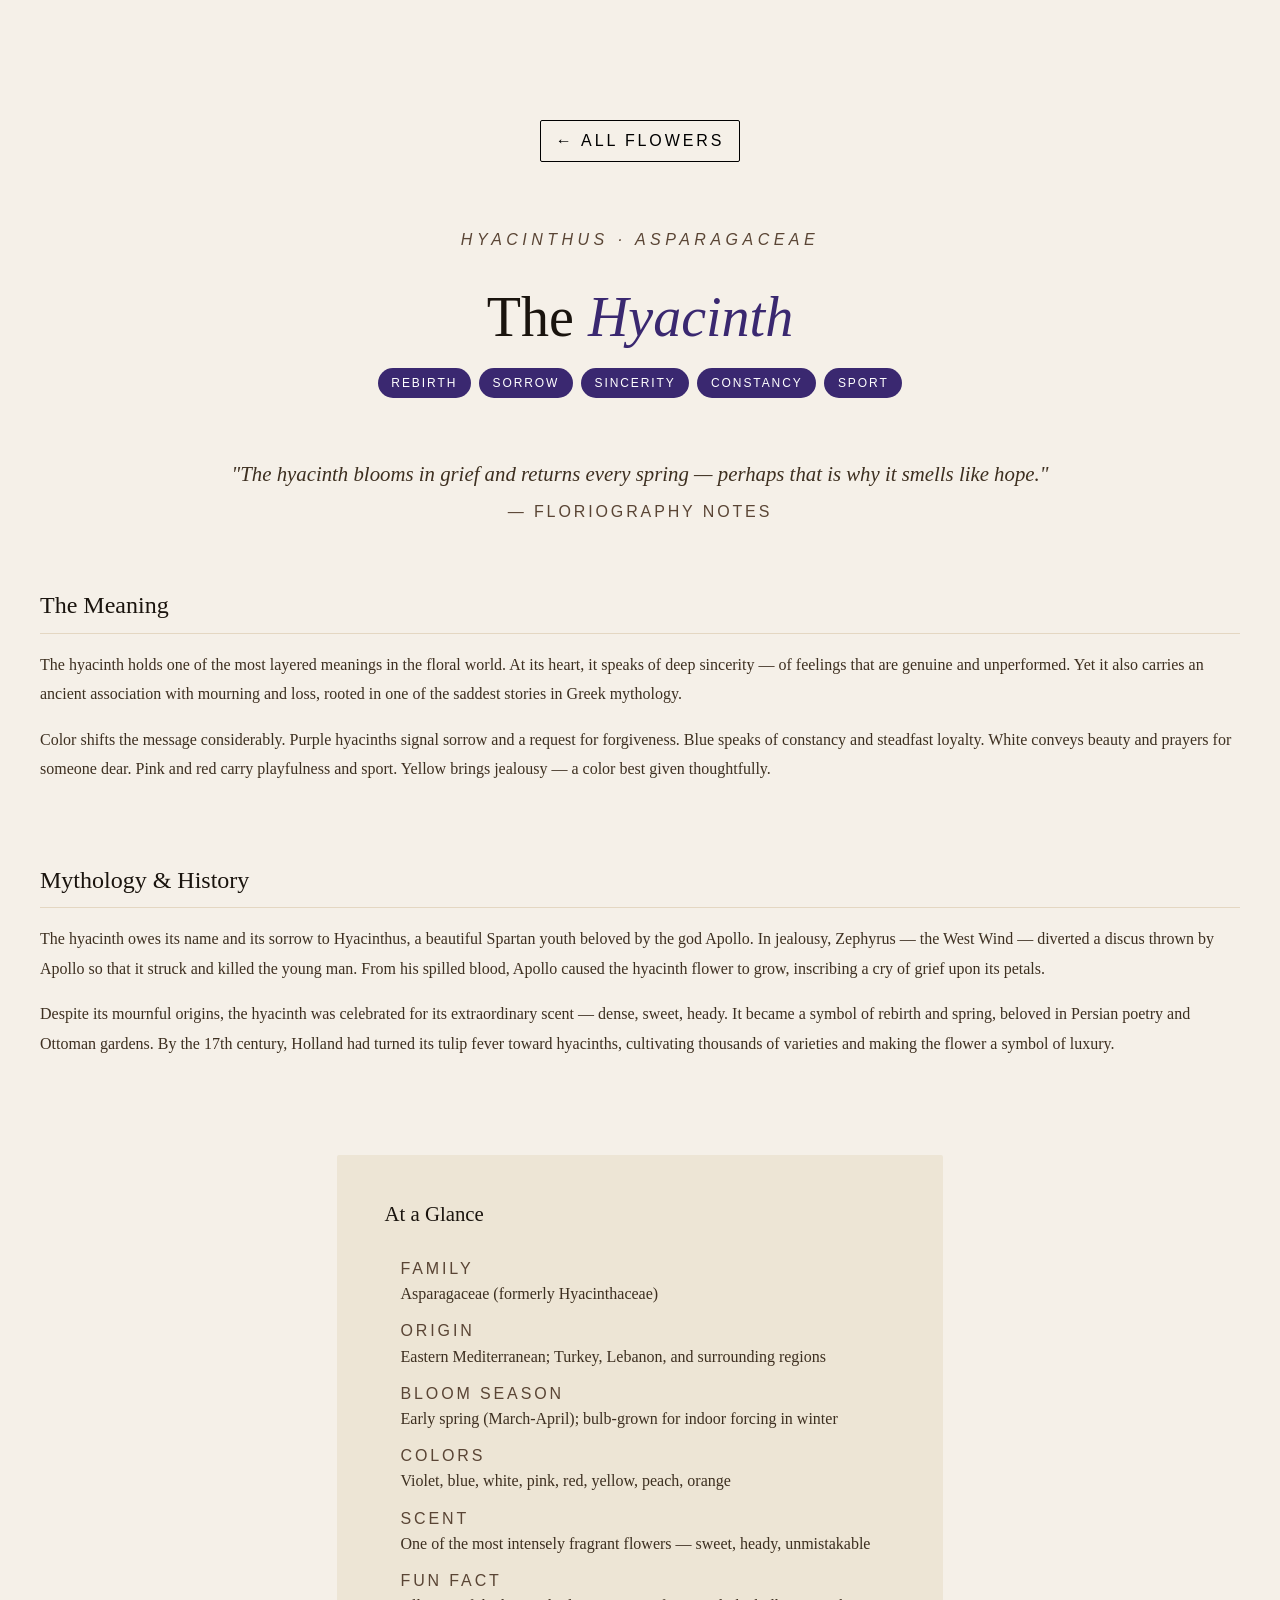
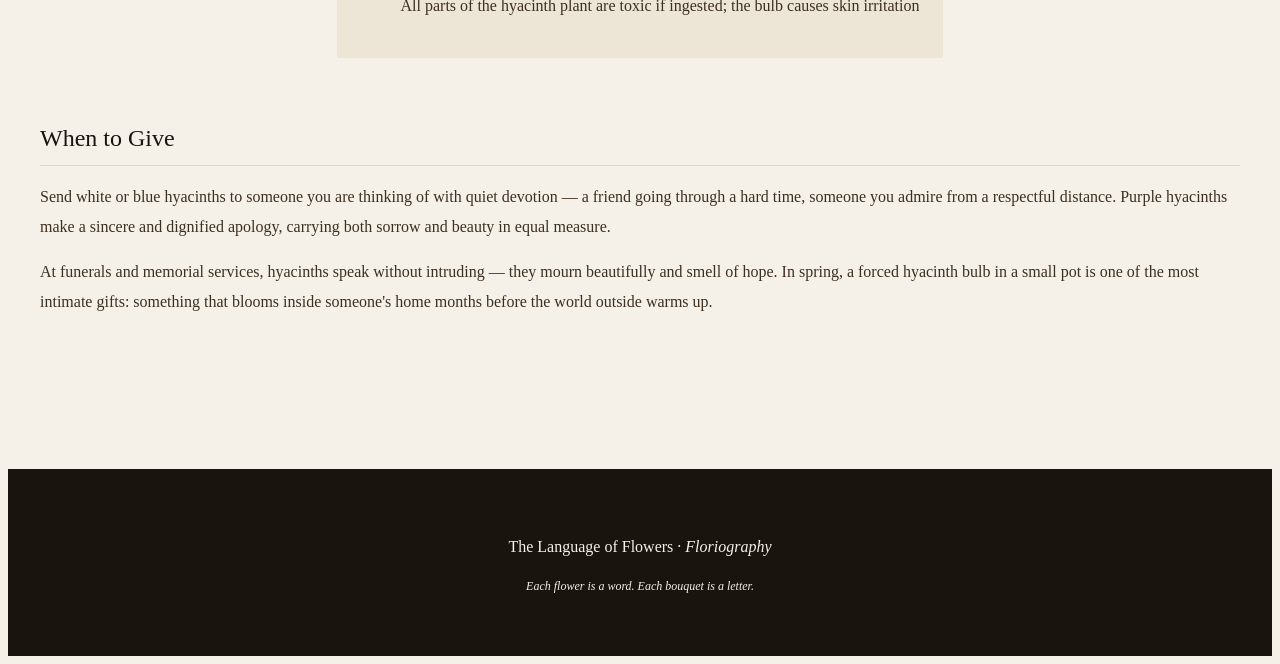
==== flowers/hyacinth.html @ 2516df18 "Add files via upload" ====
<!DOCTYPE html>
<html lang="en">
<head>
  <meta charset="UTF-8" />
  <meta name="viewport" content="width=device-width, initial-scale=1.0" />
  <title>Hyacinth — The Language of Flowers</title>
  <link rel="stylesheet" href="../css/style.css" />
</head>
<body class="detail-page hyacinth-page">
  <main id="main-content">

    <div class="detail-hero">
      <a href="../index.html" class="back-link">← All Flowers</a>
      <div class="detail-hero-inner">
        <p class="detail-genus">Hyacinthus · Asparagaceae</p>
        <h1 class="detail-title">The <em>Hyacinth</em></h1>
        <div class="detail-meanings">
          <span class="meaning-pill">Rebirth</span>
          <span class="meaning-pill">Sorrow</span>
          <span class="meaning-pill">Sincerity</span>
          <span class="meaning-pill">Constancy</span>
          <span class="meaning-pill">Sport</span>
        </div>
      </div>
    </div>

    <div class="detail-content">

      <div class="detail-quote">
        <blockquote>"The hyacinth blooms in grief and returns every spring — perhaps that is why it smells like hope."</blockquote>
        <cite>— Floriography notes</cite>
      </div>

      <section class="detail-section">
        <h2 id="meaning-heading">The Meaning</h2>
        <p>The hyacinth holds one of the most layered meanings in the floral world. At its heart, it speaks of deep sincerity — of feelings that are genuine and unperformed. Yet it also carries an ancient association with mourning and loss, rooted in one of the saddest stories in Greek mythology.</p>
        <p>Color shifts the message considerably. Purple hyacinths signal sorrow and a request for forgiveness. Blue speaks of constancy and steadfast loyalty. White conveys beauty and prayers for someone dear. Pink and red carry playfulness and sport. Yellow brings jealousy — a color best given thoughtfully.</p>
      </section>

      <section class="detail-section">
        <h2 id="mythology-heading">Mythology &amp; History</h2>
        <p>The hyacinth owes its name and its sorrow to Hyacinthus, a beautiful Spartan youth beloved by the god Apollo. In jealousy, Zephyrus — the West Wind — diverted a discus thrown by Apollo so that it struck and killed the young man. From his spilled blood, Apollo caused the hyacinth flower to grow, inscribing a cry of grief upon its petals.</p>
        <p>Despite its mournful origins, the hyacinth was celebrated for its extraordinary scent — dense, sweet, heady. It became a symbol of rebirth and spring, beloved in Persian poetry and Ottoman gardens. By the 17th century, Holland had turned its tulip fever toward hyacinths, cultivating thousands of varieties and making the flower a symbol of luxury.</p>
      </section>

      <div class="detail-facts">
        <h2>At a Glance</h2>
        <ul class="facts-list">
          <li><span class="fact-label">Family</span><span class="fact-value">Asparagaceae (formerly Hyacinthaceae)</span></li>
          <li><span class="fact-label">Origin</span><span class="fact-value">Eastern Mediterranean; Turkey, Lebanon, and surrounding regions</span></li>
          <li><span class="fact-label">Bloom Season</span><span class="fact-value">Early spring (March-April); bulb-grown for indoor forcing in winter</span></li>
          <li><span class="fact-label">Colors</span><span class="fact-value">Violet, blue, white, pink, red, yellow, peach, orange</span></li>
          <li><span class="fact-label">Scent</span><span class="fact-value">One of the most intensely fragrant flowers — sweet, heady, unmistakable</span></li>
          <li><span class="fact-label">Fun Fact</span><span class="fact-value">All parts of the hyacinth plant are toxic if ingested; the bulb causes skin irritation</span></li>
        </ul>
      </div>

      <section class="detail-section">
        <h2 id="gift-heading">When to Give</h2>
        <p>Send white or blue hyacinths to someone you are thinking of with quiet devotion — a friend going through a hard time, someone you admire from a respectful distance. Purple hyacinths make a sincere and dignified apology, carrying both sorrow and beauty in equal measure.</p>
        <p>At funerals and memorial services, hyacinths speak without intruding — they mourn beautifully and smell of hope. In spring, a forced hyacinth bulb in a small pot is one of the most intimate gifts: something that blooms inside someone's home months before the world outside warms up.</p>
      </section>

    </div>
  </main>

   <footer class="site-footer">
    <div class="footer-inner">
      <p class="footer-title">The Language of Flowers · <em>Floriography</em></p>
      <p class="footer-sub">Each flower is a word. Each bouquet is a letter.</p>
    </div>
  </footer>

  <script src="../js/main.js"></script>
</body>
</html>
---- css/style.css ----
.skip-link{
     /* needs to be positioned first */
     position: absolute; 
     top: -100px;
     /* height of 25 */
     height: 25px;
     z-index: 1000;   
}

.skip-link:focus {
  top: 0;  
}

html {
  font-size: 16px;
}

body {
  background-color: #f5f0e8;
  color: #1a140e;
  font-family: 'Cormorant Garamond', Georgia, serif;
  line-height: 1.7;
  min-height: 100vh;
}

/* keyboard focus ring */
:focus-visible {
  outline: 3px solid #2e5339;
  outline-offset: 3px;
  border-radius: 2px;
}


/* HEADER */
.site-header {
  text-align: center;
  padding: 4rem 2rem 2rem;
}

.header-inner {
  margin: 0 auto;
}

.header-ornament {
  display: block;
  color: #8a5e1a;
  margin-bottom: 1rem;
  letter-spacing: 0.4em;
  font-size: 0.9rem;
}

.header-top {
  font-family: 'Jost', sans-serif;
  font-weight: 300;
  font-size: 1rem;
  letter-spacing: 0.3em;
  text-transform: uppercase;
  color: #5a4535;
  margin-bottom: 0.4rem;
}

.header-title {
  font-family: 'Cormorant Garamond', Georgia, serif;
  font-size: 5.5rem;
  font-weight: 300;
  line-height: 1.15;
  margin-bottom: 1rem;
}

.header-title em {
  font-style: italic;
  color: #2e5339;
}

.header-desc {
  font-size: 1.5rem;
  color: #5a4535;
  font-style: italic;
}

.header-rule {
  display: flex;
  align-items: center;
  justify-content: center;
  gap: 1rem;
  margin-top: 2.5rem;
}

.header-rule span {
  display: block;
  width: 100px;
  height: 1px;
  background: linear-gradient(to right, transparent, #c49a3c, transparent);
}

.rule-sym {
  color: #8a5e1a;
  font-size: 1.2rem;
  width: auto;
  height: auto;
  background: none;
}


/* MAIN */
#main-content {
  max-width: 1200px;
  margin: 0 auto;
  padding: 4rem 2rem 6rem;
}


/* FLOWER GRID */
.flower-grid {
  list-style: none;
  display: grid;
  grid-template-columns: 1fr 1fr 1fr;
  gap: 2rem;
}


/* FLOWER CARD */
.card-link {
  display: block;
  text-decoration: none;
  color: #1a140e;
  background: #ffffff;
  border: 1px solid rgba(160, 114, 42, 0.15);
  border-radius: 2px;
  overflow: hidden;
  box-shadow: 0 4px 24px rgba(26, 20, 14, 0.10);
  transition: transform 0.35s ease, box-shadow 0.35s ease;
}

.card-link:hover,
.card-link:focus-visible {
  transform: translateY(-6px);
  box-shadow: 0 12px 40px rgba(26, 20, 14, 0.18);
}

/* image area */
.card-image {
  position: relative;
  height: 260px;
  overflow: hidden;
}

/* the actual flower image*/
.card-image img {
  width: 100%;
  height: 100%;
  object-fit: cover;
  display: block;
}

/* quote that appears on hover */
.card-overlay {
  position: absolute;
  inset: 0;
  display: flex;
  align-items: flex-end;
  padding: 1.25rem;
  background: linear-gradient(to top, rgba(26, 20, 14, 0.7) 0%, transparent 70%);
  opacity: 0;
  transition: opacity 0.35s ease;
}

.card-link:hover .card-overlay,
.card-link:focus-visible .card-overlay {
  opacity: 100;
}

.card-quote {
  font-family: 'Cormorant Garamond', Georgia, serif;
  font-style: italic;
  font-size: 1rem;
  color: #ffffff;
  line-height: 1.4;
}

/* card text area */
.card-body {
  padding: 1.25rem 1.5rem 1.5rem;
  border-top: 1px solid rgba(160, 114, 42, 0.12);
}

.card-name {
  font-family: 'Cormorant Garamond', Georgia, serif;
  font-size: 2rem;
  font-weight: 400;
  line-height: 1.1;
  margin-bottom: 0.1rem;
}

.card-genus {
  font-family: 'Jost', sans-serif;
  font-size: 1rem;
  font-weight: 300;
  letter-spacing: 0.15em;
  text-transform: uppercase;
  font-style: italic;
  color: #5a4535;
  margin-bottom: 0.5rem;
}

.card-meaning {
  font-family: 'Jost', sans-serif;
  font-size: 1rem;
  color: #2e5339;
  letter-spacing: 0.04em;
  margin-bottom: 0.9rem;
}

.card-cta {
  display: inline-flex;
  align-items: center;
  gap: 0.4rem;
  font-family: 'Jost', sans-serif;
  font-size: 0.7rem;
  font-weight: 500;
  letter-spacing: 0.18em;
  text-transform: uppercase;
  color: #000000;
  transition: color 0.35s ease, gap 0.35s ease;
}

/* FOOTER */
.site-footer {
  background: #1a140e;
  color: #f5f0e8;
  padding: 3rem 2rem;
  text-align: center;
}

.footer-title {
  font-family: 'Cormorant Garamond', Georgia, serif;
  font-size: 1rem;
}

.footer-sub {
  font-style: italic;
  font-size: 0.75rem;
}


/* INDIVIDUAL FLOWER PAGESSS */
.detail-page {
  min-height: 100vh;
}

.detail-hero {
  padding: 3rem 2rem 0;
  text-align: center;
}

.back-link {
  display: inline-flex;
  align-items: center;
  gap: 0.4rem;
  font-family: 'Jost', sans-serif;
  font-size: 1rem;
  font-weight: 500;
  letter-spacing: 0.18em;
  text-transform: uppercase;
  color: #000000;
  text-decoration: none;
  padding: 0.4rem 0.9rem;
  border: 1px solid black;
  border-radius: 2px;
  margin-bottom: 3rem;
}

.back-link:hover {
  color: #2e5339;
  border-color: #2e5339;
}

.detail-hero-inner {
  max-width: 700px;
  margin: 0 auto;
}

.detail-genus {
  font-family: 'Jost', sans-serif;
  font-size: 1rem;
  letter-spacing: 0.28em;
  text-transform: uppercase;
  color: #5a4535;
  font-style: italic;
  margin-bottom: 0.5rem;
}

.detail-title {
  font-family: 'Cormorant Garamond', Georgia, serif;
  font-size: 3.5rem;
  font-weight: 300;
  line-height: 0.95;
  margin-bottom: 1.5rem;
}

.detail-title em {
  font-style: italic;
}

/* different color for each flower <3 */
.rose-page      .detail-title em { color: #8b1a1a; }
.hyacinth-page  .detail-title em { color: #3a2870; }
.sunflower-page .detail-title em { color: #8a6000; }
.tulip-page     .detail-title em { color: #7a1050; }
.peony-page     .detail-title em { color: #6a1035; }

/* trying a flex display */
.detail-meanings {
  display: flex;
  justify-content: center;
  flex-wrap: wrap;
  gap: 0.5rem;
  margin-bottom: 2.5rem;
}

.meaning-pill {
  font-family: 'Jost', sans-serif;
  font-size: 0.75rem;
  font-weight: 400;
  letter-spacing: 0.16em;
  text-transform: uppercase;
  color: #ffffff;
  padding: 0.3rem 0.85rem;
  border-radius: 100px;
  background: #2e5339;
}

/* same matching matching to the title colors */
.rose-page      .meaning-pill { background: #8b1a1a; }
.hyacinth-page  .meaning-pill { background: #3a2870; }
.sunflower-page .meaning-pill { background: #8a6000; }
.tulip-page     .meaning-pill { background: #7a1050; }
.peony-page     .meaning-pill { background: #6a1035; }

.detail-flower {
  font-size: 7rem;
  line-height: 1;
  display: block;
  margin: 0 auto;
}

.detail-content {
  display: grid;
  grid-template-columns: 1fr;
  justify-items: center;
  padding: auto;
}

.detail-quote {
  text-align: center;
  margin-bottom: 2.5rem;
}

.detail-quote blockquote {
  font-family: 'Cormorant Garamond', Georgia, serif;
  font-style: italic;
  font-size: 1.3rem;
  font-weight: 300;
  color: #3d2f20;
  line-height: 1.45;
  margin-bottom: 0.6rem;
}

.detail-quote cite {
  font-family: 'Jost', sans-serif;
  font-size: 1rem;
  letter-spacing: 0.18em;
  text-transform: uppercase;
  color: #5a4535;
  font-style: normal;
}

.detail-section {
  margin-bottom: 2.5rem;
}

.detail-section h2 {
  font-family: 'Cormorant Garamond', Georgia, serif;
  font-size: 1.5rem;
  font-weight: 400;
  margin-bottom: 0.6rem;
  padding-bottom: 0.4rem;
  border-bottom: 1px solid rgba(160, 114, 42, 0.2);
}

.detail-section p {
  font-family: 'Cormorant Garamond', Georgia, serif;
  font-size: 1rem;
  color: #3d2f20;
  line-height: 1.85;
}

.detail-section p + p {
  margin-top: 0.9rem;
}

.detail-facts {
  background: #ede5d5;
  border-radius: 2px;
  padding: 1.5rem;
  margin: 2.5rem 0;
}

.detail-facts h2 {
  font-family: 'Cormorant Garamond', Georgia, serif;
  font-style: bold;
  text-align: left;
  padding-left: 1.5rem;
  font-size: 1.3rem;
  font-weight: 400;
  margin-bottom: 1rem;
  padding-bottom: 0.4rem;
}

.facts-list {
  display: grid;
  gap: 0.6rem;
}

.facts-list li {
  display: grid;
  font-size: 1rem;
}

.fact-label {
  font-family: 'Jost', sans-serif;
  font-size: 1rem;
  font-weight: 500;
  letter-spacing: 0.18em;
  text-transform: uppercase;
  color: #5a4535;
  min-width: 90px;
  padding-top: 0.1em;
}

.fact-value {
  font-family: 'Cormorant Garamond', Georgia, serif;
  color: #3d2f20;
  line-height: 1.5;
}


/* RESPONSIVE & MOTION */
@media (max-width: 640px) {
  #main-content { padding: 2.5rem 1.25rem 4rem; }
  .flower-grid { grid-template-columns: 1fr; }
  .card-image { height: 220px; }
  .site-header { padding: 2.5rem 1.5rem 1.5rem; }
  .detail-content { padding: 2.5rem 1.25rem 4rem; }
  .detail-hero { padding: 2rem 1.25rem 0; }
}

@media (min-width: 900px) {
  .flower-grid { grid-template-columns: repeat(3, 1fr); }
}

@media (prefers-reduced-motion: reduce) {
  *, *::before, *::after {
    animation-duration: 0.01ms !important;
    transition-duration: 0.01ms !important;
  }
}
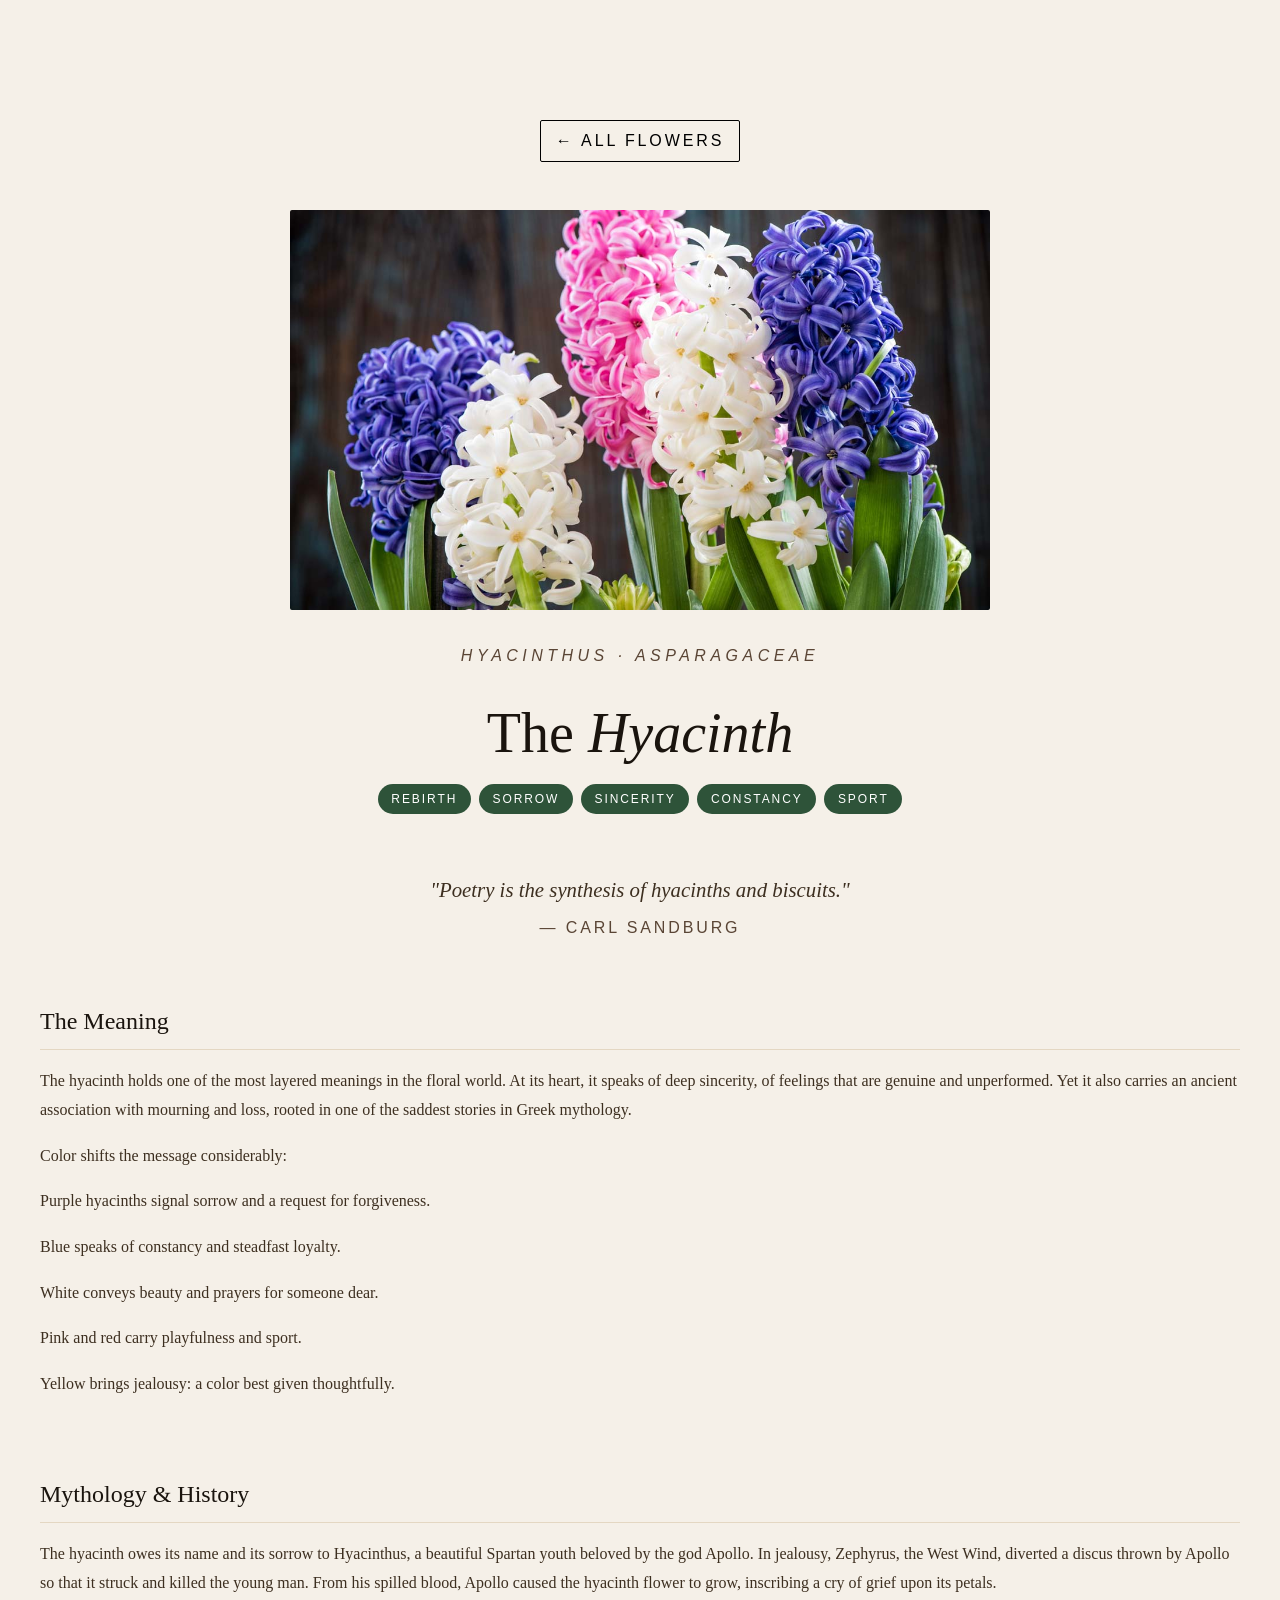
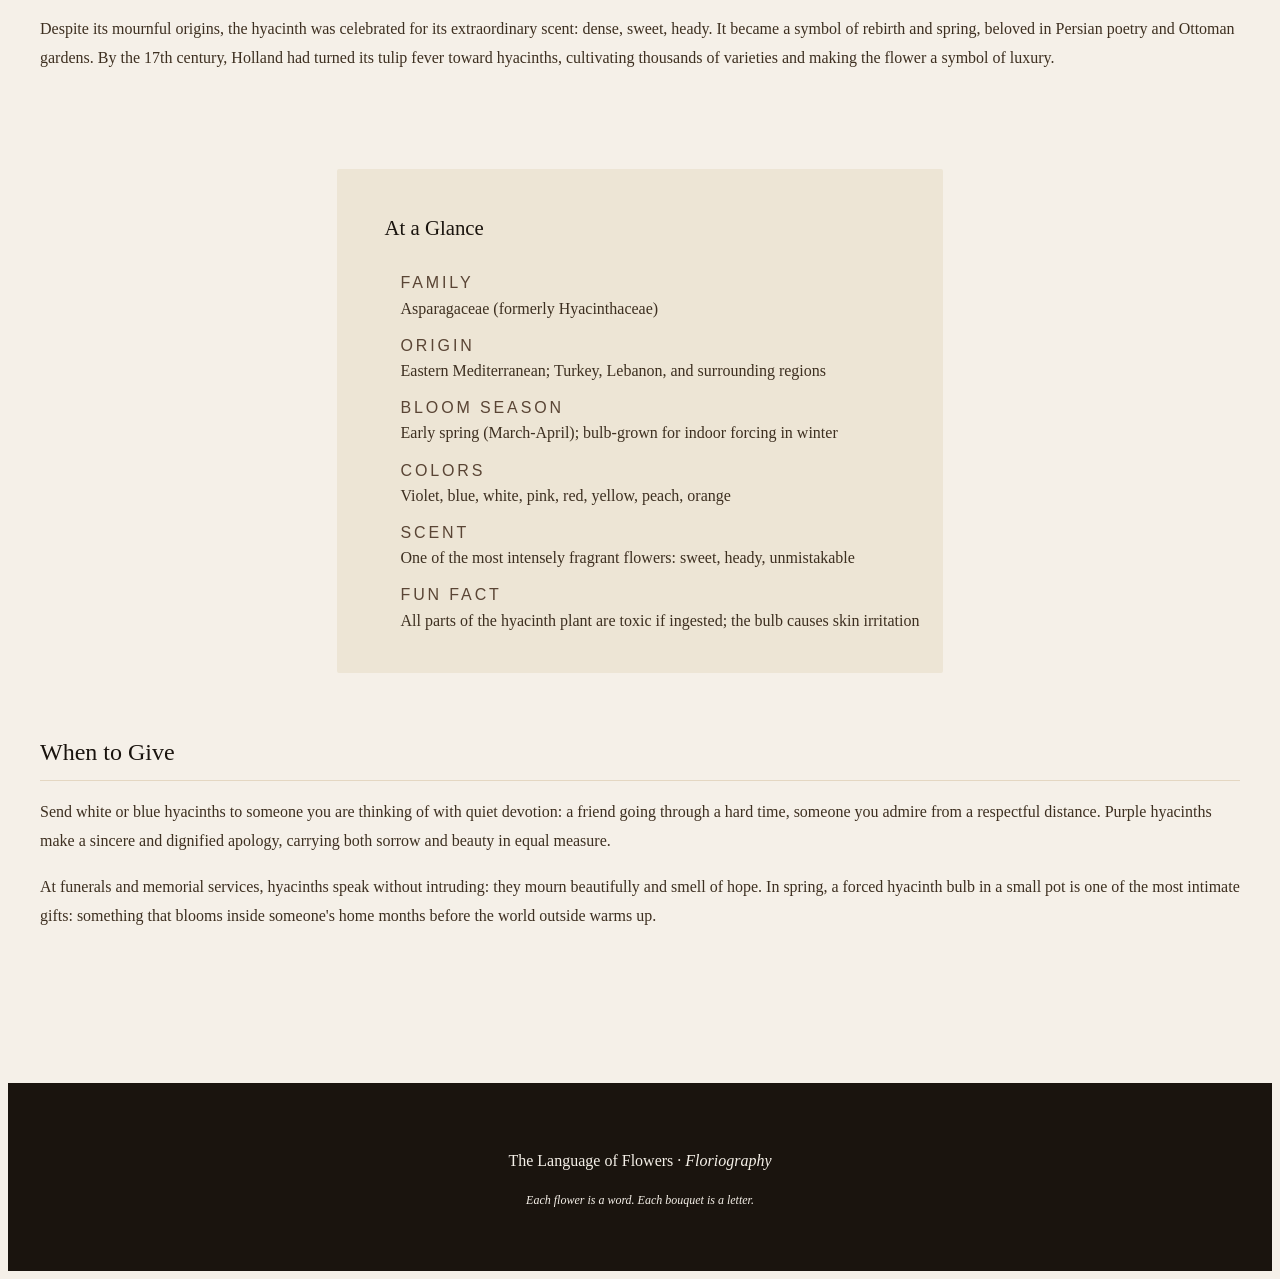
==== commit 94b14442: "Add files via upload" ====
--- a/flowers/hyacinth.html
+++ b/flowers/hyacinth.html
@@ -11,6 +11,11 @@
 
     <div class="detail-hero">
       <a href="../index.html" class="back-link">← All Flowers</a>
+
+      <div class="detail-hero-image">
+        <img src="../images/hyacinth.jpg" alt="5 hyacinths, two white, one pink, and two purple">
+      </div>
+
       <div class="detail-hero-inner">
         <p class="detail-genus">Hyacinthus · Asparagaceae</p>
         <h1 class="detail-title">The <em>Hyacinth</em></h1>
@@ -27,20 +32,25 @@
     <div class="detail-content">
 
       <div class="detail-quote">
-        <blockquote>"The hyacinth blooms in grief and returns every spring — perhaps that is why it smells like hope."</blockquote>
-        <cite>— Floriography notes</cite>
+        <blockquote>"Poetry is the synthesis of hyacinths and biscuits."</blockquote>
+        <cite>— Carl Sandburg</cite>
       </div>
 
       <section class="detail-section">
         <h2 id="meaning-heading">The Meaning</h2>
-        <p>The hyacinth holds one of the most layered meanings in the floral world. At its heart, it speaks of deep sincerity — of feelings that are genuine and unperformed. Yet it also carries an ancient association with mourning and loss, rooted in one of the saddest stories in Greek mythology.</p>
-        <p>Color shifts the message considerably. Purple hyacinths signal sorrow and a request for forgiveness. Blue speaks of constancy and steadfast loyalty. White conveys beauty and prayers for someone dear. Pink and red carry playfulness and sport. Yellow brings jealousy — a color best given thoughtfully.</p>
+        <p>The hyacinth holds one of the most layered meanings in the floral world. At its heart, it speaks of deep sincerity, of feelings that are genuine and unperformed. Yet it also carries an ancient association with mourning and loss, rooted in one of the saddest stories in Greek mythology.</p>
+        <p>Color shifts the message considerably:</p>
+        <p>Purple hyacinths signal sorrow and a request for forgiveness.</p>
+        <p>Blue speaks of constancy and steadfast loyalty.</p>
+        <p>White conveys beauty and prayers for someone dear.</p>
+        <p> Pink and red carry playfulness and sport.</p>
+        <p> Yellow brings jealousy: a color best given thoughtfully.</p>
       </section>
 
       <section class="detail-section">
         <h2 id="mythology-heading">Mythology &amp; History</h2>
-        <p>The hyacinth owes its name and its sorrow to Hyacinthus, a beautiful Spartan youth beloved by the god Apollo. In jealousy, Zephyrus — the West Wind — diverted a discus thrown by Apollo so that it struck and killed the young man. From his spilled blood, Apollo caused the hyacinth flower to grow, inscribing a cry of grief upon its petals.</p>
-        <p>Despite its mournful origins, the hyacinth was celebrated for its extraordinary scent — dense, sweet, heady. It became a symbol of rebirth and spring, beloved in Persian poetry and Ottoman gardens. By the 17th century, Holland had turned its tulip fever toward hyacinths, cultivating thousands of varieties and making the flower a symbol of luxury.</p>
+        <p>The hyacinth owes its name and its sorrow to Hyacinthus, a beautiful Spartan youth beloved by the god Apollo. In jealousy, Zephyrus, the West Wind, diverted a discus thrown by Apollo so that it struck and killed the young man. From his spilled blood, Apollo caused the hyacinth flower to grow, inscribing a cry of grief upon its petals.</p>
+        <p>Despite its mournful origins, the hyacinth was celebrated for its extraordinary scent: dense, sweet, heady. It became a symbol of rebirth and spring, beloved in Persian poetry and Ottoman gardens. By the 17th century, Holland had turned its tulip fever toward hyacinths, cultivating thousands of varieties and making the flower a symbol of luxury.</p>
       </section>
 
       <div class="detail-facts">
@@ -50,15 +60,15 @@
           <li><span class="fact-label">Origin</span><span class="fact-value">Eastern Mediterranean; Turkey, Lebanon, and surrounding regions</span></li>
           <li><span class="fact-label">Bloom Season</span><span class="fact-value">Early spring (March-April); bulb-grown for indoor forcing in winter</span></li>
           <li><span class="fact-label">Colors</span><span class="fact-value">Violet, blue, white, pink, red, yellow, peach, orange</span></li>
-          <li><span class="fact-label">Scent</span><span class="fact-value">One of the most intensely fragrant flowers — sweet, heady, unmistakable</span></li>
+          <li><span class="fact-label">Scent</span><span class="fact-value">One of the most intensely fragrant flowers: sweet, heady, unmistakable</span></li>
           <li><span class="fact-label">Fun Fact</span><span class="fact-value">All parts of the hyacinth plant are toxic if ingested; the bulb causes skin irritation</span></li>
         </ul>
       </div>
 
       <section class="detail-section">
         <h2 id="gift-heading">When to Give</h2>
-        <p>Send white or blue hyacinths to someone you are thinking of with quiet devotion — a friend going through a hard time, someone you admire from a respectful distance. Purple hyacinths make a sincere and dignified apology, carrying both sorrow and beauty in equal measure.</p>
-        <p>At funerals and memorial services, hyacinths speak without intruding — they mourn beautifully and smell of hope. In spring, a forced hyacinth bulb in a small pot is one of the most intimate gifts: something that blooms inside someone's home months before the world outside warms up.</p>
+        <p>Send white or blue hyacinths to someone you are thinking of with quiet devotion: a friend going through a hard time, someone you admire from a respectful distance. Purple hyacinths make a sincere and dignified apology, carrying both sorrow and beauty in equal measure.</p>
+        <p>At funerals and memorial services, hyacinths speak without intruding: they mourn beautifully and smell of hope. In spring, a forced hyacinth bulb in a small pot is one of the most intimate gifts: something that blooms inside someone's home months before the world outside warms up.</p>
       </section>
 
     </div>
--- a/css/style.css
+++ b/css/style.css
@@ -253,6 +253,23 @@
   text-align: center;
 }
 
+.detail-hero-image {
+  width: 100%;
+  max-width: 700px;
+  height: 400px;
+  margin: 0 auto 2rem;
+  overflow: hidden;
+  border-radius: 2px;
+}
+
+.detail-hero-image img {
+  width: 100%;
+  height: 100%;
+  object-fit: cover;
+  display: block;
+}
+
+
 .back-link {
   display: inline-flex;
   align-items: center;
@@ -302,12 +319,12 @@
   font-style: italic;
 }
 
-/* different color for each flower <3 */
-.rose-page      .detail-title em { color: #8b1a1a; }
-.hyacinth-page  .detail-title em { color: #3a2870; }
-.sunflower-page .detail-title em { color: #8a6000; }
-.tulip-page     .detail-title em { color: #7a1050; }
-.peony-page     .detail-title em { color: #6a1035; }
+/* different color title to match each flower <3 */
+.rose-page.detail-title em {color: #8b1a1a;}
+.hyacinth-page.detail-title em {color: #3a2870;}
+.sunflower-page.detail-title em {color: #8a6000;}
+.tulip-page.detail-title em {color: #7a1050;}
+.peony-page.detail-title em {color: #6a1035;}
 
 /* trying a flex display */
 .detail-meanings {
@@ -318,6 +335,7 @@
   margin-bottom: 2.5rem;
 }
 
+/* quick adjectives that are pill shaped lol */
 .meaning-pill {
   font-family: 'Jost', sans-serif;
   font-size: 0.75rem;
@@ -331,11 +349,11 @@
 }
 
 /* same matching matching to the title colors */
-.rose-page      .meaning-pill { background: #8b1a1a; }
-.hyacinth-page  .meaning-pill { background: #3a2870; }
-.sunflower-page .meaning-pill { background: #8a6000; }
-.tulip-page     .meaning-pill { background: #7a1050; }
-.peony-page     .meaning-pill { background: #6a1035; }
+.rose-page.meaning-pill {background: #8b1a1a;}
+.hyacinth-page.meaning-pill {background: #3a2870;}
+.sunflower-page.meaning-pill {background: #8a6000;}
+.tulip-page.meaning-pill {background: #7a1050;}
+.peony-page.meaning-pill {background: #6a1035;}
 
 .detail-flower {
   font-size: 7rem;
@@ -447,16 +465,33 @@
 
 /* RESPONSIVE & MOTION */
 @media (max-width: 640px) {
-  #main-content { padding: 2.5rem 1.25rem 4rem; }
-  .flower-grid { grid-template-columns: 1fr; }
-  .card-image { height: 220px; }
-  .site-header { padding: 2.5rem 1.5rem 1.5rem; }
-  .detail-content { padding: 2.5rem 1.25rem 4rem; }
-  .detail-hero { padding: 2rem 1.25rem 0; }
+  #main-content { 
+    padding: 2.5rem 1.25rem 4rem; 
+  }
+  .flower-grid { 
+    grid-template-columns: 1fr; 
+  }
+  .card-image { 
+    height: 220px; 
+  }
+  .site-header { 
+    padding: 2.5rem 1.5rem 1.5rem; 
+  }
+  .detail-content { 
+    padding: 2.5rem 1.25rem 4rem; 
+  }
+  .detail-hero { 
+    padding: 2rem 1.25rem 0; 
+  }
+  .detail-hero-image {
+    height: 250px;
+  }
 }
 
 @media (min-width: 900px) {
-  .flower-grid { grid-template-columns: repeat(3, 1fr); }
+  .flower-grid { 
+    grid-template-columns: repeat(3, 1fr); 
+  }
 }
 
 @media (prefers-reduced-motion: reduce) {
